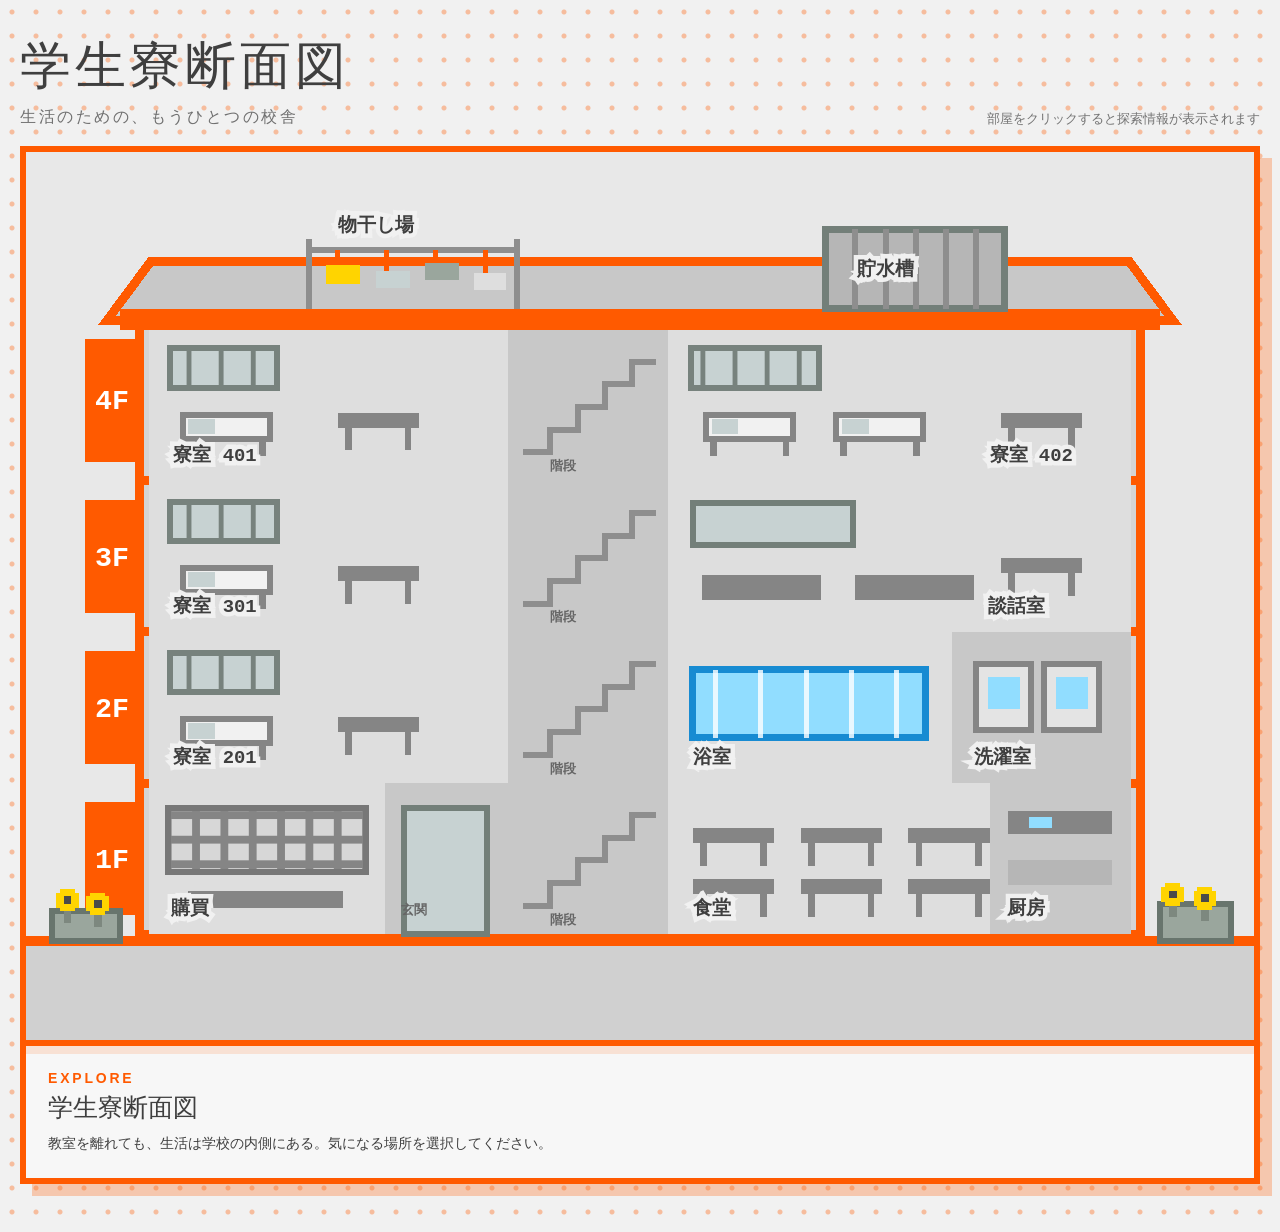
==== dorm-cross-section-preview.html @ d9b6dd1e "Add dormitory cross-section preview HTML file" ====
<!doctype html>
<html lang="ja">
<head>
  <meta charset="utf-8">
  <meta name="viewport" content="width=device-width, initial-scale=1">
  <title>夏の学校｜学生寮断面図プレビュー</title>
  <style>
    :root {
      --ink:#3f3f3f; --paper:#f1f1f1; --wall:#a9a9a9; --room:#dedede;
      --room-dark:#c8c8c8; --orange:#ff5a00; --water:#91ddff;
      --water-edge:#178bd2; --green:#9aa69d; --deep-green:#68756d; --yellow:#ffd400;
    }
    * { box-sizing:border-box; }
    body {
      margin:0; min-height:100vh; color:var(--ink);
      font-family:"Hiragino Kaku Gothic ProN","Yu Gothic",ui-monospace,monospace;
      background:radial-gradient(circle,rgba(255,90,0,.35) 0 2px,transparent 3px) 0 0/24px 24px,var(--paper);
    }
    .page { width:min(1420px,100%); margin:0 auto; padding:32px 20px 48px; }
    header { display:flex; align-items:end; justify-content:space-between; gap:24px; margin-bottom:18px; }
    h1 { margin:0; font-size:clamp(28px,4vw,54px); font-weight:500; letter-spacing:.08em; }
    header p { margin:6px 0 0; letter-spacing:.16em; opacity:.72; }
    .hint { font-family:sans-serif; font-size:13px; opacity:.7; text-align:right; }
    .section-shell {
      overflow:hidden; border:6px solid var(--orange); background:#ededed;
      box-shadow:12px 12px 0 rgba(255,90,0,.28);
    }
    svg { display:block; width:100%; height:auto; shape-rendering:crispEdges; image-rendering:pixelated; }
    svg * { vector-effect:non-scaling-stroke; }
    .cut-wall { fill:#d5d5d5; stroke:var(--orange); stroke-width:9; }
    .floor-line { stroke:var(--orange); stroke-width:9; }
    .room-fill { fill:var(--room); }
    .room-alt { fill:var(--room-dark); }
    .pixel-line { fill:none; stroke:#8e8e8e; stroke-width:6; }
    .furniture { fill:#858585; }
    .furniture-light { fill:#b6b6b6; }
    .glass { fill:#c7d2d2; stroke:#737f79; stroke-width:6; }
    .water { fill:var(--water); stroke:var(--water-edge); stroke-width:7; }
    .grass { fill:var(--green); stroke:var(--deep-green); stroke-width:6; }
    .floor-tag { fill:var(--orange); }
    .floor-tag-text { fill:#fff; font-size:30px; font-weight:700; text-anchor:middle; }
    .location { cursor:pointer; outline:none; transition:filter .16s ease; }
    .location:hover,.location:focus-visible { filter:brightness(1.04) drop-shadow(8px 8px 0 rgba(255,90,0,.42)); }
    .location:hover .room-hit,.location:focus-visible .room-hit { fill:rgba(255,90,0,.12); stroke:var(--orange); stroke-width:7; }
    .room-hit { fill:transparent; stroke:transparent; stroke-width:7; }
    .room-label {
      pointer-events:none; fill:var(--ink); font-size:20px; font-weight:700;
      paint-order:stroke; stroke:rgba(241,241,241,.98); stroke-width:9; stroke-linejoin:miter;
    }
    .tiny-label { pointer-events:none; fill:#666; font-size:14px; font-weight:700; }
    .info-panel {
      min-height:138px; padding:20px 22px; border-top:6px solid var(--orange);
      background:rgba(248,248,248,.97); box-shadow:inset 0 8px 0 rgba(255,90,0,.14);
    }
    .eyebrow { margin:0 0 6px; font:700 11px/1.2 sans-serif; letter-spacing:.2em; color:var(--orange); }
    .info-panel h2 { margin:0 0 8px; font-size:25px; font-weight:500; }
    .info-panel p { margin:0; line-height:1.8; font-size:14px; }
    @media (max-width:700px) {
      .page { padding:20px 10px 34px; }
      header { align-items:start; flex-direction:column; }
      .hint { text-align:left; }
      .room-label { font-size:27px; }
      .tiny-label { font-size:20px; }
    }
  </style>
</head>
<body>
  <main class="page">
    <header>
      <div>
        <h1>学生寮断面図</h1>
        <p>生活のための、もうひとつの校舎</p>
      </div>
      <div class="hint">部屋をクリックすると探索情報が表示されます</div>
    </header>

    <section class="section-shell" aria-label="学生寮断面図">
      <svg viewBox="0 0 1300 940" role="img" aria-labelledby="dorm-title dorm-desc">
        <title id="dorm-title">四階建て学生寮の断面図</title>
        <desc id="dorm-desc">寮室、浴室、洗濯室、購買、食堂、厨房、談話室を横から切り開いて見た図</desc>
        <defs>
          <pattern id="window-grid" width="34" height="26" patternUnits="userSpaceOnUse">
            <rect width="34" height="26" fill="#c7d2d2"/><rect width="5" height="26" fill="#77827d"/>
          </pattern>
          <pattern id="shelf-grid" width="30" height="26" patternUnits="userSpaceOnUse">
            <rect width="30" height="26" fill="#858585"/><rect x="4" y="4" width="22" height="18" fill="#d7d7d7"/>
          </pattern>
          <g id="bed">
            <rect x="0" y="0" width="92" height="26" fill="#f1f1f1" stroke="#858585" stroke-width="6"/>
            <rect x="6" y="5" width="28" height="16" fill="#c7d2d2"/>
            <rect x="4" y="26" width="7" height="18" fill="#858585"/><rect x="81" y="26" width="7" height="18" fill="#858585"/>
          </g>
          <g id="table">
            <rect width="86" height="16" fill="#858585"/><rect x="8" y="16" width="7" height="24" fill="#858585"/><rect x="71" y="16" width="7" height="24" fill="#858585"/>
          </g>
          <g id="sunflower">
            <rect x="-4" y="4" width="8" height="20" fill="#7d887f"/>
            <rect x="-12" y="-8" width="24" height="16" fill="#ffd400"/>
            <rect x="-8" y="-12" width="16" height="24" fill="#ffd400"/>
            <rect x="-4" y="-4" width="8" height="8" fill="#4a4a4a"/>
          </g>
        </defs>

        <rect width="1300" height="860" fill="#e8e8e8"/>
        <rect y="835" width="1300" height="105" fill="#d0d0d0"/>
        <path d="M0 835H1300" stroke="#ff5a00" stroke-width="10"/>

        <!-- 建物と屋根 -->
        <path d="M120 178H1180V828H120Z" class="cut-wall"/>
        <path d="M86 178H1214L1168 116H132Z" fill="#c8c8c8" stroke="#ff5a00" stroke-width="9"/>
        <rect x="100" y="166" width="1100" height="22" fill="#ff5a00"/>

        <!-- 屋上物干し場 -->
        <g class="location" role="button" tabindex="0" data-place="rooftop">
          <path d="M300 92V166 M520 92V166 M300 104H520" class="pixel-line"/>
          <path d="M330 104V138 M382 104V144 M434 104V136 M486 104V146" stroke="#ff5a00" stroke-width="5"/>
          <rect x="318" y="120" width="36" height="20" fill="#ffd400"/>
          <rect x="370" y="126" width="36" height="18" fill="#c7d2d2"/>
          <rect x="422" y="118" width="36" height="18" fill="#9aa69d"/>
          <rect x="474" y="128" width="34" height="18" fill="#dedede"/>
          <rect x="276" y="72" width="270" height="104" class="room-hit"/>
          <text x="330" y="84" class="room-label">物干し場</text>
        </g>

        <!-- 貯水槽 -->
        <g class="location" role="button" tabindex="0" data-place="water-tank">
          <rect x="846" y="82" width="190" height="84" fill="#b6b6b6" stroke="#737f79" stroke-width="7"/>
          <path d="M878 82V166 M910 82V166 M942 82V166 M974 82V166 M1006 82V166" class="pixel-line"/>
          <rect x="826" y="66" width="230" height="110" class="room-hit"/>
          <text x="880" y="130" class="room-label">貯水槽</text>
        </g>

        <!-- 階層線と階表示 -->
        <path d="M120 348H1180 M120 508H1180 M120 668H1180 M120 828H1180" class="floor-line"/>
        <g aria-hidden="true">
          <rect x="62" y="198" width="58" height="130" class="floor-tag"/>
          <rect x="62" y="368" width="58" height="120" class="floor-tag"/>
          <rect x="62" y="528" width="58" height="120" class="floor-tag"/>
          <rect x="62" y="688" width="58" height="120" class="floor-tag"/>
          <text x="91" y="272" class="floor-tag-text">4F</text><text x="91" y="438" class="floor-tag-text">3F</text>
          <text x="91" y="598" class="floor-tag-text">2F</text><text x="91" y="758" class="floor-tag-text">1F</text>
        </g>

        <!-- 中央階段 -->
        <g class="location" role="button" tabindex="0" data-place="stairs">
          <rect x="510" y="188" width="170" height="640" class="room-alt"/>
          <path d="M526 318H555V294H584V270H613V246H642V222H667" class="pixel-line"/>
          <path d="M526 478H555V454H584V430H613V406H642V382H667" class="pixel-line"/>
          <path d="M526 638H555V614H584V590H613V566H642V542H667" class="pixel-line"/>
          <path d="M526 798H555V774H584V750H613V726H642V702H667" class="pixel-line"/>
          <rect x="510" y="188" width="170" height="640" class="room-hit"/>
          <text x="555" y="337" class="tiny-label">階段</text><text x="555" y="497" class="tiny-label">階段</text>
          <text x="555" y="657" class="tiny-label">階段</text><text x="555" y="817" class="tiny-label">階段</text>
        </g>

        <!-- 4F：寮室A -->
        <g class="location" role="button" tabindex="0" data-place="room-401">
          <rect x="130" y="188" width="380" height="160" class="room-fill"/>
          <rect x="152" y="208" width="114" height="42" fill="url(#window-grid)" stroke="#77827d" stroke-width="6"/>
          <use href="#bed" x="166" y="278"/><use href="#table" x="330" y="276"/>
          <rect x="130" y="188" width="380" height="160" class="room-hit"/>
          <text x="156" y="327" class="room-label">寮室 401</text>
        </g>

        <!-- 4F：寮室B -->
        <g class="location" role="button" tabindex="0" data-place="room-402">
          <rect x="680" y="188" width="490" height="160" class="room-fill"/>
          <rect x="704" y="208" width="136" height="42" fill="url(#window-grid)" stroke="#77827d" stroke-width="6"/>
          <use href="#bed" x="720" y="278"/><use href="#bed" x="858" y="278"/><use href="#table" x="1032" y="276"/>
          <rect x="680" y="188" width="490" height="160" class="room-hit"/>
          <text x="1020" y="327" class="room-label">寮室 402</text>
        </g>

        <!-- 3F：寮室 -->
        <g class="location" role="button" tabindex="0" data-place="room-301">
          <rect x="130" y="348" width="380" height="160" class="room-fill"/>
          <rect x="152" y="370" width="114" height="42" fill="url(#window-grid)" stroke="#77827d" stroke-width="6"/>
          <use href="#bed" x="166" y="440"/><use href="#table" x="330" y="438"/>
          <rect x="130" y="348" width="380" height="160" class="room-hit"/>
          <text x="156" y="487" class="room-label">寮室 301</text>
        </g>

        <!-- 3F：談話室 -->
        <g class="location" role="button" tabindex="0" data-place="lounge">
          <rect x="680" y="348" width="490" height="160" class="room-fill"/>
          <rect x="706" y="372" width="170" height="44" class="glass"/>
          <rect x="716" y="448" width="126" height="26" class="furniture"/>
          <rect x="878" y="448" width="126" height="26" class="furniture"/>
          <use href="#table" x="1032" y="430"/>
          <rect x="680" y="348" width="490" height="160" class="room-hit"/>
          <text x="1018" y="487" class="room-label">談話室</text>
        </g>

        <!-- 2F：寮室 -->
        <g class="location" role="button" tabindex="0" data-place="room-201">
          <rect x="130" y="508" width="380" height="160" class="room-fill"/>
          <rect x="152" y="530" width="114" height="42" fill="url(#window-grid)" stroke="#77827d" stroke-width="6"/>
          <use href="#bed" x="166" y="600"/><use href="#table" x="330" y="598"/>
          <rect x="130" y="508" width="380" height="160" class="room-hit"/>
          <text x="156" y="647" class="room-label">寮室 201</text>
        </g>

        <!-- 2F：浴室 -->
        <g class="location" role="button" tabindex="0" data-place="bath">
          <rect x="680" y="508" width="300" height="160" class="room-fill"/>
          <rect x="706" y="548" width="246" height="72" class="water"/>
          <path d="M730 548V620 M778 548V620 M826 548V620 M874 548V620 M922 548V620" stroke="rgba(255,255,255,.8)" stroke-width="5"/>
          <rect x="680" y="508" width="300" height="160" class="room-hit"/>
          <text x="706" y="647" class="room-label">浴室</text>
        </g>

        <!-- 2F：洗濯室 -->
        <g class="location" role="button" tabindex="0" data-place="laundry">
          <rect x="980" y="508" width="190" height="160" class="room-alt"/>
          <rect x="1006" y="542" width="58" height="70" fill="#e4e4e4" stroke="#858585" stroke-width="6"/>
          <rect x="1078" y="542" width="58" height="70" fill="#e4e4e4" stroke="#858585" stroke-width="6"/>
          <rect x="1018" y="556" width="34" height="34" fill="#91ddff"/><rect x="1090" y="556" width="34" height="34" fill="#91ddff"/>
          <rect x="980" y="508" width="190" height="160" class="room-hit"/>
          <text x="1004" y="647" class="room-label">洗濯室</text>
        </g>

        <!-- 1F：購買 -->
        <g class="location" role="button" tabindex="0" data-place="shop">
          <rect x="130" y="668" width="250" height="160" class="room-fill"/>
          <rect x="150" y="694" width="210" height="68" fill="url(#shelf-grid)" stroke="#777" stroke-width="6"/>
          <rect x="172" y="782" width="164" height="18" class="furniture"/>
          <rect x="130" y="668" width="250" height="160" class="room-hit"/>
          <text x="154" y="807" class="room-label">購買</text>
        </g>

        <!-- 1F：玄関・管理人室 -->
        <g class="location" role="button" tabindex="0" data-place="entrance">
          <rect x="380" y="668" width="130" height="160" class="room-alt"/>
          <rect x="400" y="694" width="88" height="134" class="glass"/>
          <rect x="380" y="668" width="130" height="160" class="room-hit"/>
          <text x="397" y="807" class="tiny-label">玄関</text>
        </g>

        <!-- 1F：食堂 -->
        <g class="location" role="button" tabindex="0" data-place="cafeteria">
          <rect x="680" y="668" width="340" height="160" class="room-fill"/>
          <use href="#table" x="706" y="716"/><use href="#table" x="820" y="716"/><use href="#table" x="934" y="716"/>
          <use href="#table" x="706" y="770"/><use href="#table" x="820" y="770"/><use href="#table" x="934" y="770"/>
          <rect x="680" y="668" width="340" height="160" class="room-hit"/>
          <text x="706" y="807" class="room-label">食堂</text>
        </g>

        <!-- 1F：厨房 -->
        <g class="location" role="button" tabindex="0" data-place="kitchen">
          <rect x="1020" y="668" width="150" height="160" class="room-alt"/>
          <rect x="1040" y="698" width="110" height="24" class="furniture"/>
          <rect x="1040" y="750" width="110" height="26" class="furniture-light"/>
          <rect x="1062" y="704" width="24" height="12" fill="#91ddff"/>
          <rect x="1020" y="668" width="150" height="160" class="room-hit"/>
          <text x="1038" y="807" class="room-label">厨房</text>
        </g>

        <!-- 外周の植栽 -->
        <g aria-hidden="true">
          <rect x="28" y="804" width="72" height="31" class="grass"/>
          <rect x="1200" y="796" width="76" height="39" class="grass"/>
          <use href="#sunflower" x="44" y="792"/><use href="#sunflower" x="76" y="796"/>
          <use href="#sunflower" x="1214" y="786"/><use href="#sunflower" x="1248" y="790"/>
        </g>
      </svg>

      <aside class="info-panel" aria-live="polite">
        <p class="eyebrow">EXPLORE</p>
        <h2 id="place-title">学生寮断面図</h2>
        <p id="place-copy">教室を離れても、生活は学校の内側にある。気になる場所を選択してください。</p>
      </aside>
    </section>
  </main>

  <script>
    const places = {
      rooftop:["物干し場","乾いた洗濯物が、風もないのに同じ方向へ揺れている。持ち主のわからない制服が一着混じっている。"],
      "water-tank":["貯水槽","点検口には新しい鍵がかかっている。内側から、水を叩くような音がした。"],
      stairs:["階段","夜になると足音が一人分増える。立ち止まれば、それも同時に止まる。"],
      "room-401":["寮室 401","二人分の部屋に、枕が三つ置かれている。余った一つだけがまだ温かい。"],
      "room-402":["寮室 402","窓から見えるはずの校舎が、今日はいつもより近い。"],
      "room-301":["寮室 301","机の引き出しに、明日の日付で書かれた日記が入っている。"],
      lounge:["談話室","消したはずのテレビが、誰もいない食堂の映像を映している。"],
      "room-201":["寮室 201","壁の向こうから話し声が聞こえる。隣室は、ずっと空室のはずだ。"],
      bath:["浴室","湯船の底に、プールと同じ青い光が揺れている。排水口へは流れていかない。"],
      laundry:["洗濯室","洗濯機の一台だけが回り続けている。中には何も入っていない。"],
      shop:["購買","棚には必要なものが揃っている。代金箱には、使った覚えのない硬貨が入っている。"],
      entrance:["寮玄関","外へ続く扉は壁に塞がれている。靴箱だけが、帰宅を待つように並んでいる。"],
      cafeteria:["食堂","人数分の食事が毎日決まった時刻に並ぶ。誰が作っているのかはわからない。"],
      kitchen:["厨房","調理器具は温かいのに、料理をする者の姿はない。奥の扉は夜だけ開く。"]
    };
    const title=document.querySelector("#place-title");
    const copy=document.querySelector("#place-copy");
    function showPlace(element){const place=places[element.dataset.place];if(!place)return;title.textContent=place[0];copy.textContent=place[1];}
    document.querySelectorAll(".location").forEach((element)=>{
      element.addEventListener("click",()=>showPlace(element));
      element.addEventListener("keydown",(event)=>{if(event.key==="Enter"||event.key===" "){event.preventDefault();showPlace(element);}});
    });
  </script>
</body>
</html>
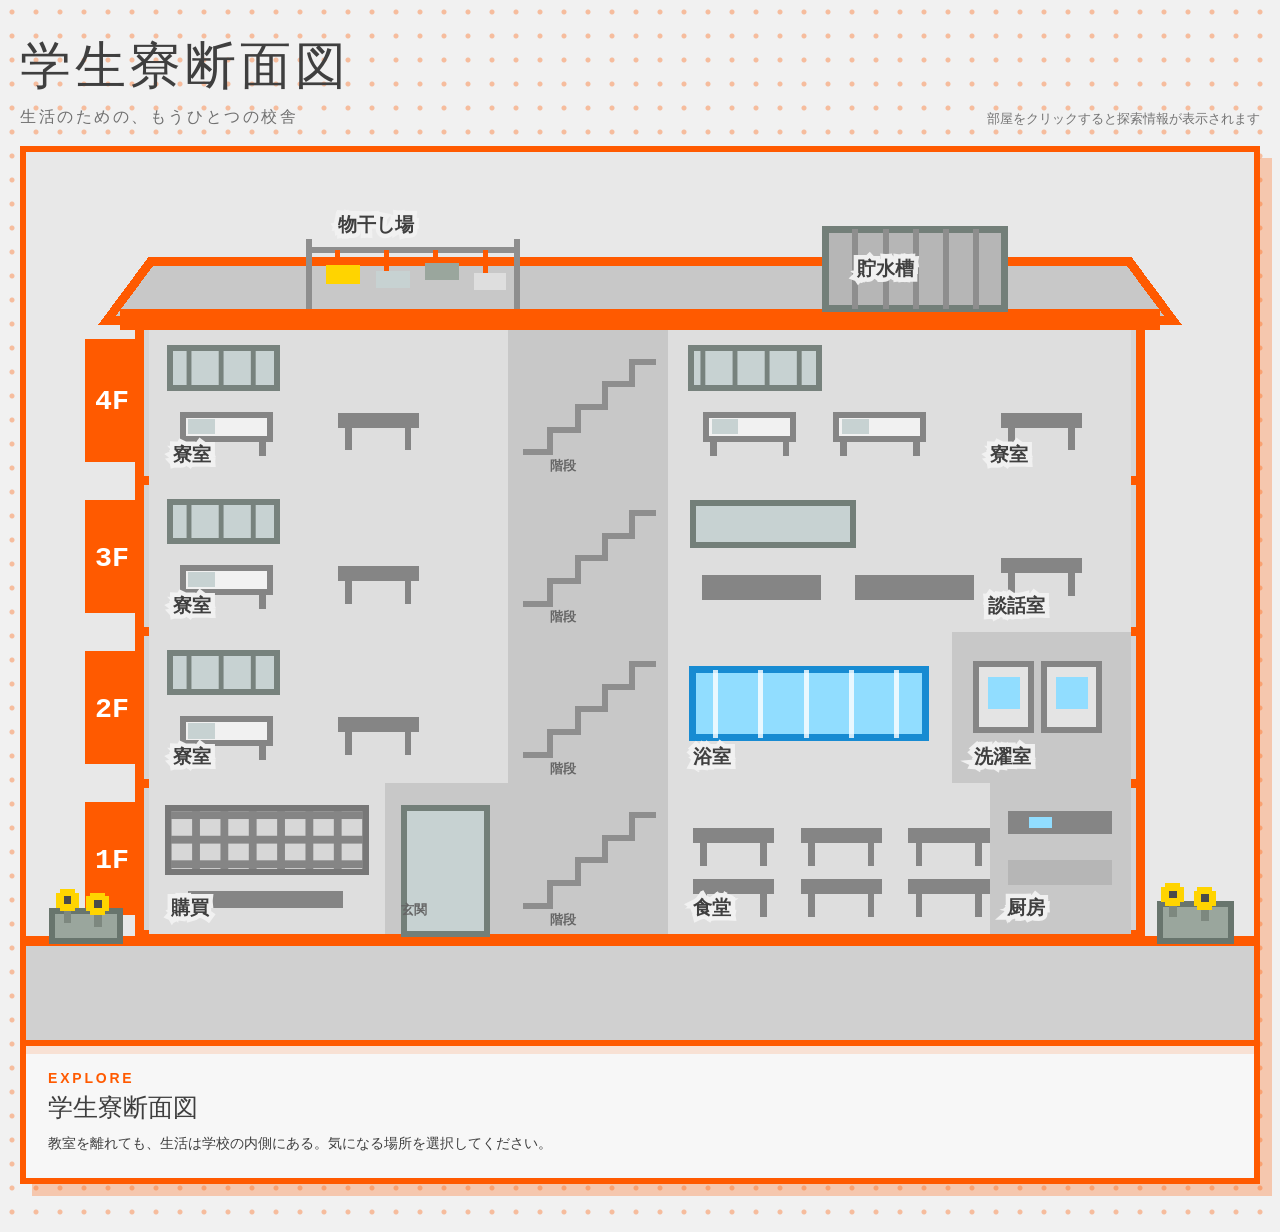
==== commit d263b671: "Update dorm-cross-section-preview.html" ====
--- a/dorm-cross-section-preview.html
+++ b/dorm-cross-section-preview.html
@@ -159,7 +159,7 @@
           <rect x="152" y="208" width="114" height="42" fill="url(#window-grid)" stroke="#77827d" stroke-width="6"/>
           <use href="#bed" x="166" y="278"/><use href="#table" x="330" y="276"/>
           <rect x="130" y="188" width="380" height="160" class="room-hit"/>
-          <text x="156" y="327" class="room-label">寮室 401</text>
+          <text x="156" y="327" class="room-label">寮室</text>
         </g>
 
         <!-- 4F：寮室B -->
@@ -168,7 +168,7 @@
           <rect x="704" y="208" width="136" height="42" fill="url(#window-grid)" stroke="#77827d" stroke-width="6"/>
           <use href="#bed" x="720" y="278"/><use href="#bed" x="858" y="278"/><use href="#table" x="1032" y="276"/>
           <rect x="680" y="188" width="490" height="160" class="room-hit"/>
-          <text x="1020" y="327" class="room-label">寮室 402</text>
+          <text x="1020" y="327" class="room-label">寮室</text>
         </g>
 
         <!-- 3F：寮室 -->
@@ -177,7 +177,7 @@
           <rect x="152" y="370" width="114" height="42" fill="url(#window-grid)" stroke="#77827d" stroke-width="6"/>
           <use href="#bed" x="166" y="440"/><use href="#table" x="330" y="438"/>
           <rect x="130" y="348" width="380" height="160" class="room-hit"/>
-          <text x="156" y="487" class="room-label">寮室 301</text>
+          <text x="156" y="487" class="room-label">寮室</text>
         </g>
 
         <!-- 3F：談話室 -->
@@ -197,7 +197,7 @@
           <rect x="152" y="530" width="114" height="42" fill="url(#window-grid)" stroke="#77827d" stroke-width="6"/>
           <use href="#bed" x="166" y="600"/><use href="#table" x="330" y="598"/>
           <rect x="130" y="508" width="380" height="160" class="room-hit"/>
-          <text x="156" y="647" class="room-label">寮室 201</text>
+          <text x="156" y="647" class="room-label">寮室</text>
         </g>
 
         <!-- 2F：浴室 -->
@@ -274,20 +274,20 @@
 
   <script>
     const places = {
-      rooftop:["物干し場","乾いた洗濯物が、風もないのに同じ方向へ揺れている。持ち主のわからない制服が一着混じっている。"],
-      "water-tank":["貯水槽","点検口には新しい鍵がかかっている。内側から、水を叩くような音がした。"],
-      stairs:["階段","夜になると足音が一人分増える。立ち止まれば、それも同時に止まる。"],
-      "room-401":["寮室 401","二人分の部屋に、枕が三つ置かれている。余った一つだけがまだ温かい。"],
-      "room-402":["寮室 402","窓から見えるはずの校舎が、今日はいつもより近い。"],
-      "room-301":["寮室 301","机の引き出しに、明日の日付で書かれた日記が入っている。"],
-      lounge:["談話室","消したはずのテレビが、誰もいない食堂の映像を映している。"],
-      "room-201":["寮室 201","壁の向こうから話し声が聞こえる。隣室は、ずっと空室のはずだ。"],
-      bath:["浴室","湯船の底に、プールと同じ青い光が揺れている。排水口へは流れていかない。"],
-      laundry:["洗濯室","洗濯機の一台だけが回り続けている。中には何も入っていない。"],
-      shop:["購買","棚には必要なものが揃っている。代金箱には、使った覚えのない硬貨が入っている。"],
-      entrance:["寮玄関","外へ続く扉は壁に塞がれている。靴箱だけが、帰宅を待つように並んでいる。"],
-      cafeteria:["食堂","人数分の食事が毎日決まった時刻に並ぶ。誰が作っているのかはわからない。"],
-      kitchen:["厨房","調理器具は温かいのに、料理をする者の姿はない。奥の扉は夜だけ開く。"]
+      rooftop:["物干し場","洗濯物が揺れている。"],
+      "water-tank":["貯水槽","点検口には新しい鍵がかかっている。"],
+      stairs:["階段","音楽が響いている。"],
+      "room-401":["寮室","机の引き出しに、明日の日付で書かれた日記が入っている。"],
+      "room-402":["寮室","机の引き出しに、明日の日付で書かれた日記が入っている。"],
+      "room-301":["寮室","机の引き出しに、明日の日付で書かれた日記が入っている。"],
+      lounge:["談話室","テレビには誰もいない食堂の映像が映っている。"],
+      "room-201":["寮室","机の引き出しに、明日の日付で書かれた日記が入っている。"],
+      bath:["浴室","湯船の底に貝殻が置いてあった。"],
+      laundry:["洗濯室","洗濯機が回り続けている。"],
+      shop:["購買","棚には必要なものが揃っている。"],
+      entrance:["寮玄関","昔ながらの伝言板が設置されている。"],
+      cafeteria:["食堂","人数分の食事が毎日決まった時刻に並ぶ。。"],
+      kitchen:["厨房","調理器具は温かい。料理をする者の姿はない。"]
     };
     const title=document.querySelector("#place-title");
     const copy=document.querySelector("#place-copy");
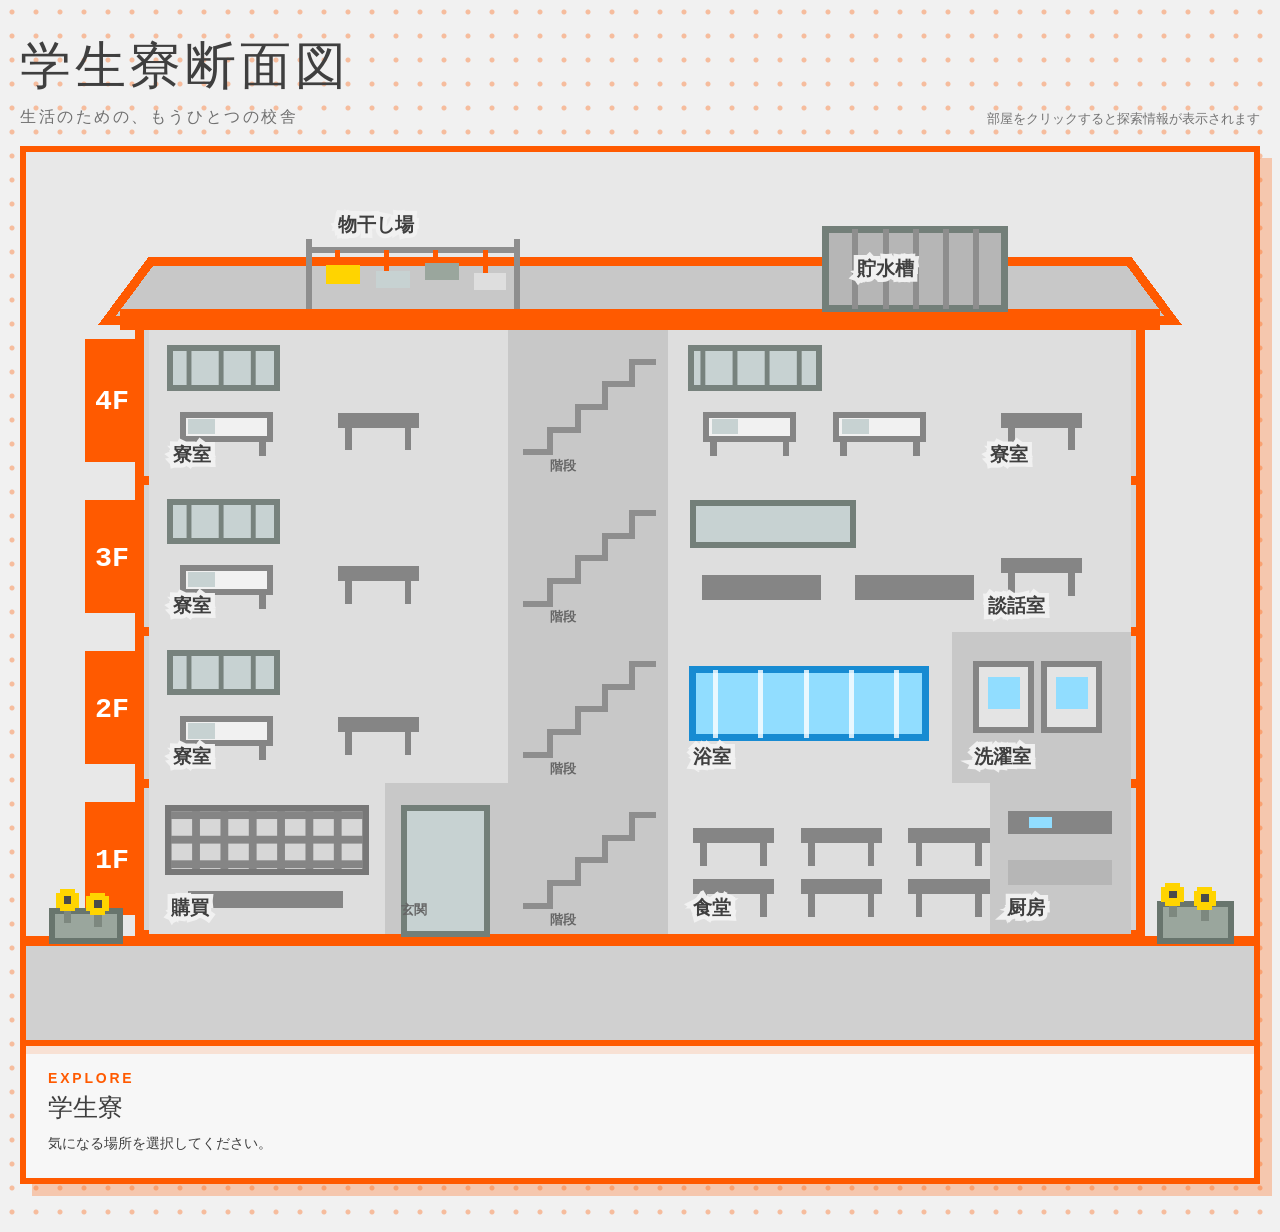
==== commit 0fe5689e: "Update dorm-cross-section-preview.html" ====
--- a/dorm-cross-section-preview.html
+++ b/dorm-cross-section-preview.html
@@ -266,8 +266,8 @@
 
       <aside class="info-panel" aria-live="polite">
         <p class="eyebrow">EXPLORE</p>
-        <h2 id="place-title">学生寮断面図</h2>
-        <p id="place-copy">教室を離れても、生活は学校の内側にある。気になる場所を選択してください。</p>
+        <h2 id="place-title">学生寮</h2>
+        <p id="place-copy">気になる場所を選択してください。</p>
       </aside>
     </section>
   </main>
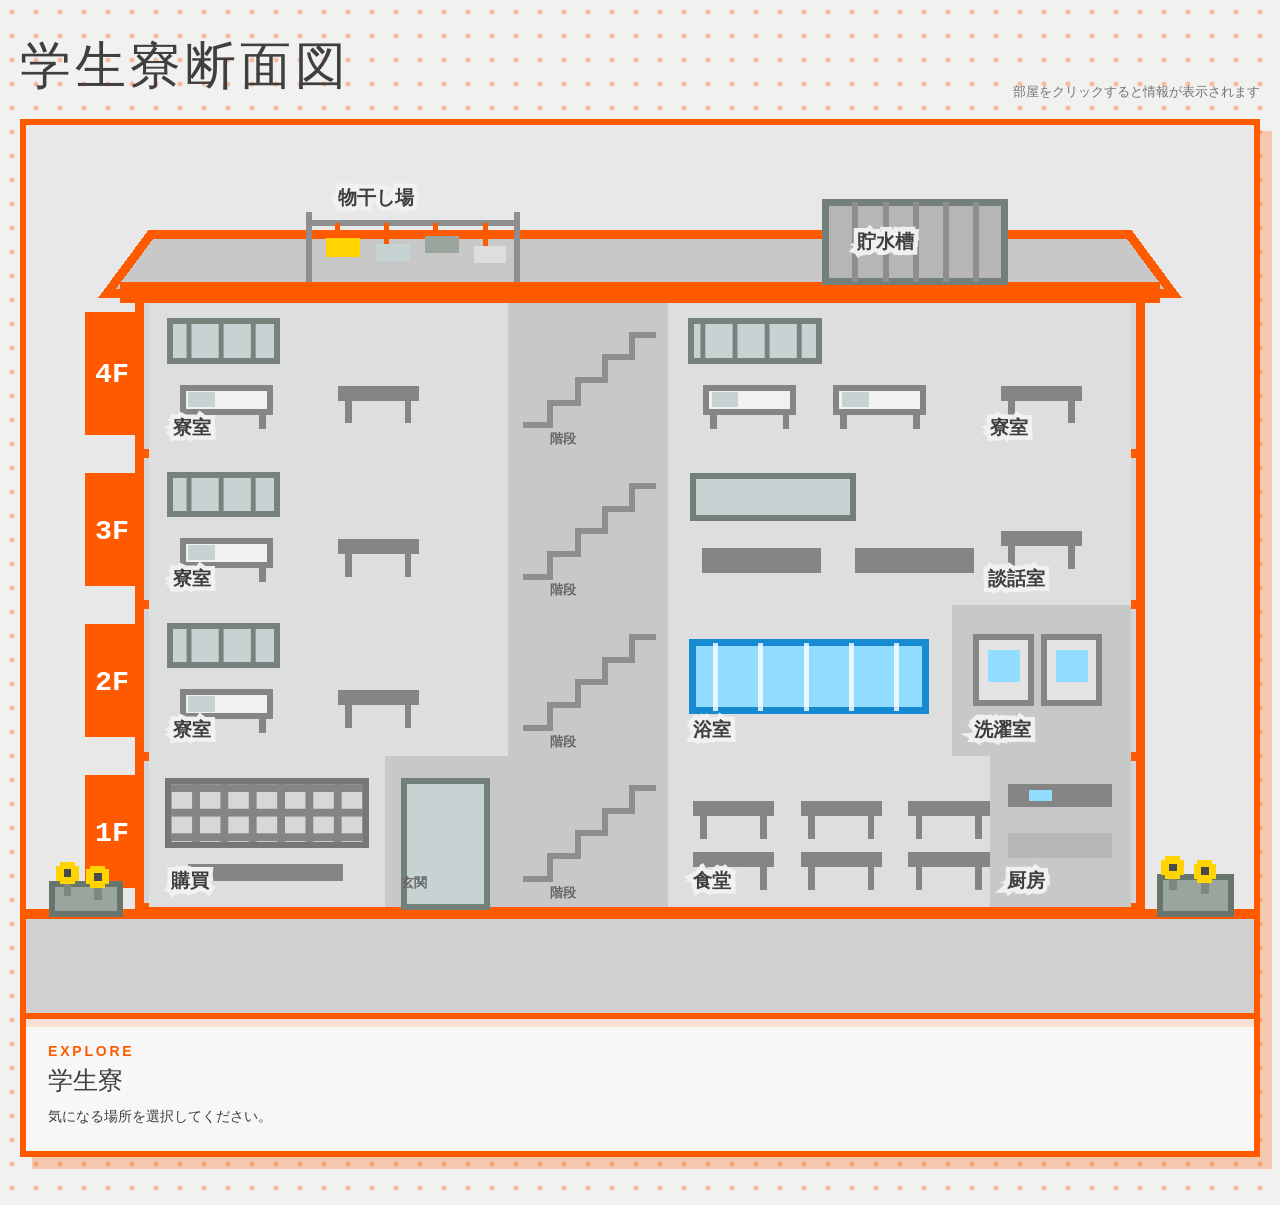
==== commit 483397da: "Update header text and hint description Removed a redundant sentence from the header and updated hin" ====
--- a/dorm-cross-section-preview.html
+++ b/dorm-cross-section-preview.html
@@ -69,9 +69,8 @@
     <header>
       <div>
         <h1>学生寮断面図</h1>
-        <p>生活のための、もうひとつの校舎</p>
       </div>
-      <div class="hint">部屋をクリックすると探索情報が表示されます</div>
+      <div class="hint">部屋をクリックすると情報が表示されます</div>
     </header>
 
     <section class="section-shell" aria-label="学生寮断面図">
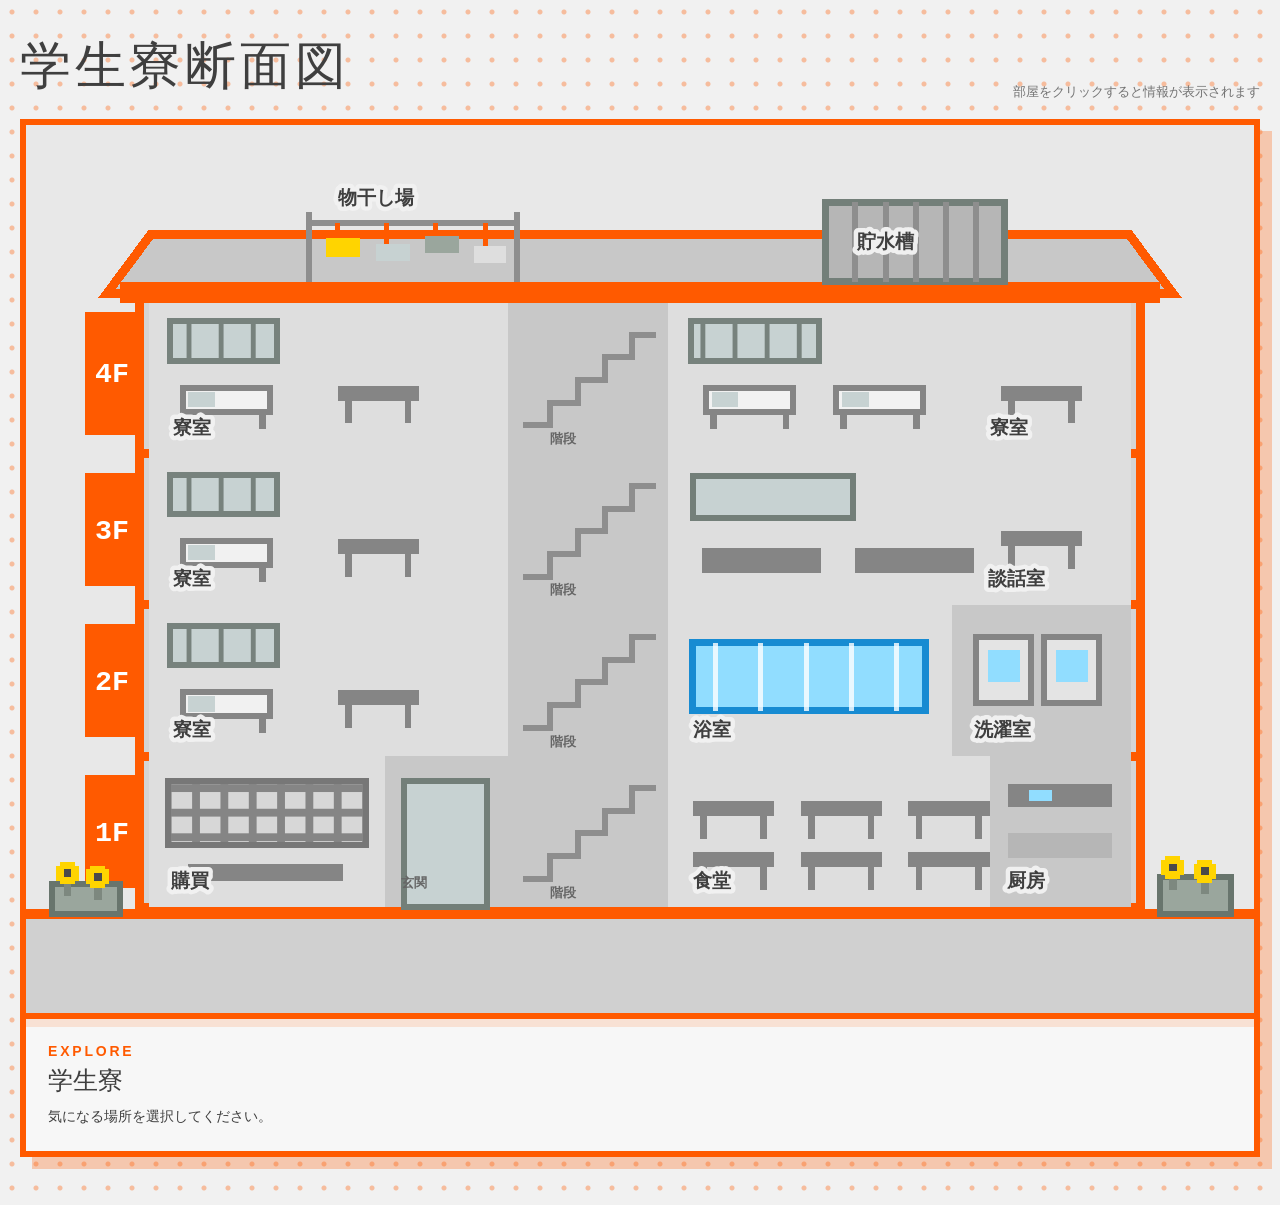
==== commit 80843225: "Update dorm-cross-section-preview.html" ====
--- a/dorm-cross-section-preview.html
+++ b/dorm-cross-section-preview.html
@@ -44,8 +44,15 @@
     .location:hover .room-hit,.location:focus-visible .room-hit { fill:rgba(255,90,0,.12); stroke:var(--orange); stroke-width:7; }
     .room-hit { fill:transparent; stroke:transparent; stroke-width:7; }
     .room-label {
-      pointer-events:none; fill:var(--ink); font-size:20px; font-weight:700;
-      paint-order:stroke; stroke:rgba(241,241,241,.98); stroke-width:9; stroke-linejoin:miter;
+      pointer-events: none;
+      fill: var(--ink);
+      font-size: 20px;
+      font-weight: 700;
+      paint-order: stroke;
+      stroke: rgba(241, 241, 241, .98);
+      stroke-width: 9px;
+      stroke-linejoin: round;
+      stroke-linecap: round;
     }
     .tiny-label { pointer-events:none; fill:#666; font-size:14px; font-weight:700; }
     .info-panel {
